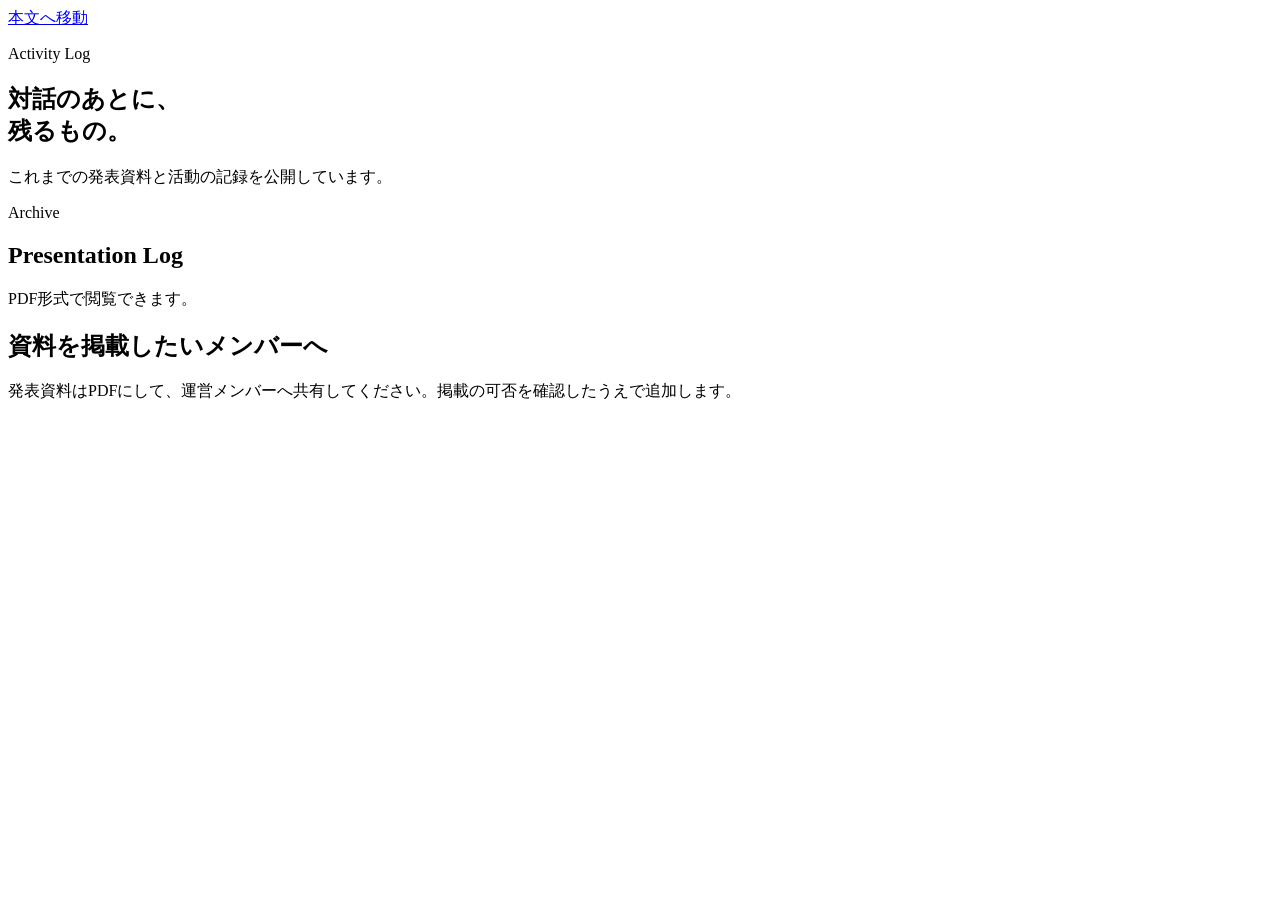
==== site/log.html @ a2928a8f "Add initial Dialogue website" ====
<!doctype html>
<html lang="ja">
  <head>
    <meta charset="UTF-8" />
    <meta name="viewport" content="width=device-width, initial-scale=1.0" />
    <meta name="description" content="Dialogueで行われたプレゼンテーションと読書会の記録。" />
    <title>活動Log | Dialogue — AIU</title>
    <link rel="stylesheet" href="assets/styles.css" />
  </head>
  <body data-page="log">
    <a class="skip-link" href="#main">本文へ移動</a>
    <header id="site-header"></header>
    <main id="main">
      <section class="page-intro page-intro--log" aria-labelledby="page-title">
        <p class="eyebrow">Activity Log</p>
        <h1 id="page-title">対話のあとに、<br />残るもの。</h1>
        <p>これまでの発表資料と活動の記録を公開しています。</p>
      </section>

      <section class="archive" aria-labelledby="archive-title">
        <div class="archive__heading">
          <p class="section-label">Archive</p>
          <h2 id="archive-title">Presentation Log</h2>
          <p>PDF形式で閲覧できます。</p>
        </div>
        <div id="log-list" class="log-list" aria-live="polite"></div>
        <noscript><p class="empty-log">資料一覧を表示するには、JavaScriptを有効にしてください。</p></noscript>
      </section>

      <section class="log-note" aria-labelledby="note-title">
        <h2 id="note-title">資料を掲載したいメンバーへ</h2>
        <p>発表資料はPDFにして、運営メンバーへ共有してください。掲載の可否を確認したうえで追加します。</p>
      </section>
    </main>
    <footer id="site-footer"></footer>
    <script src="assets/log/logs.js"></script>
    <script src="assets/site.js"></script>
  </body>
</html>
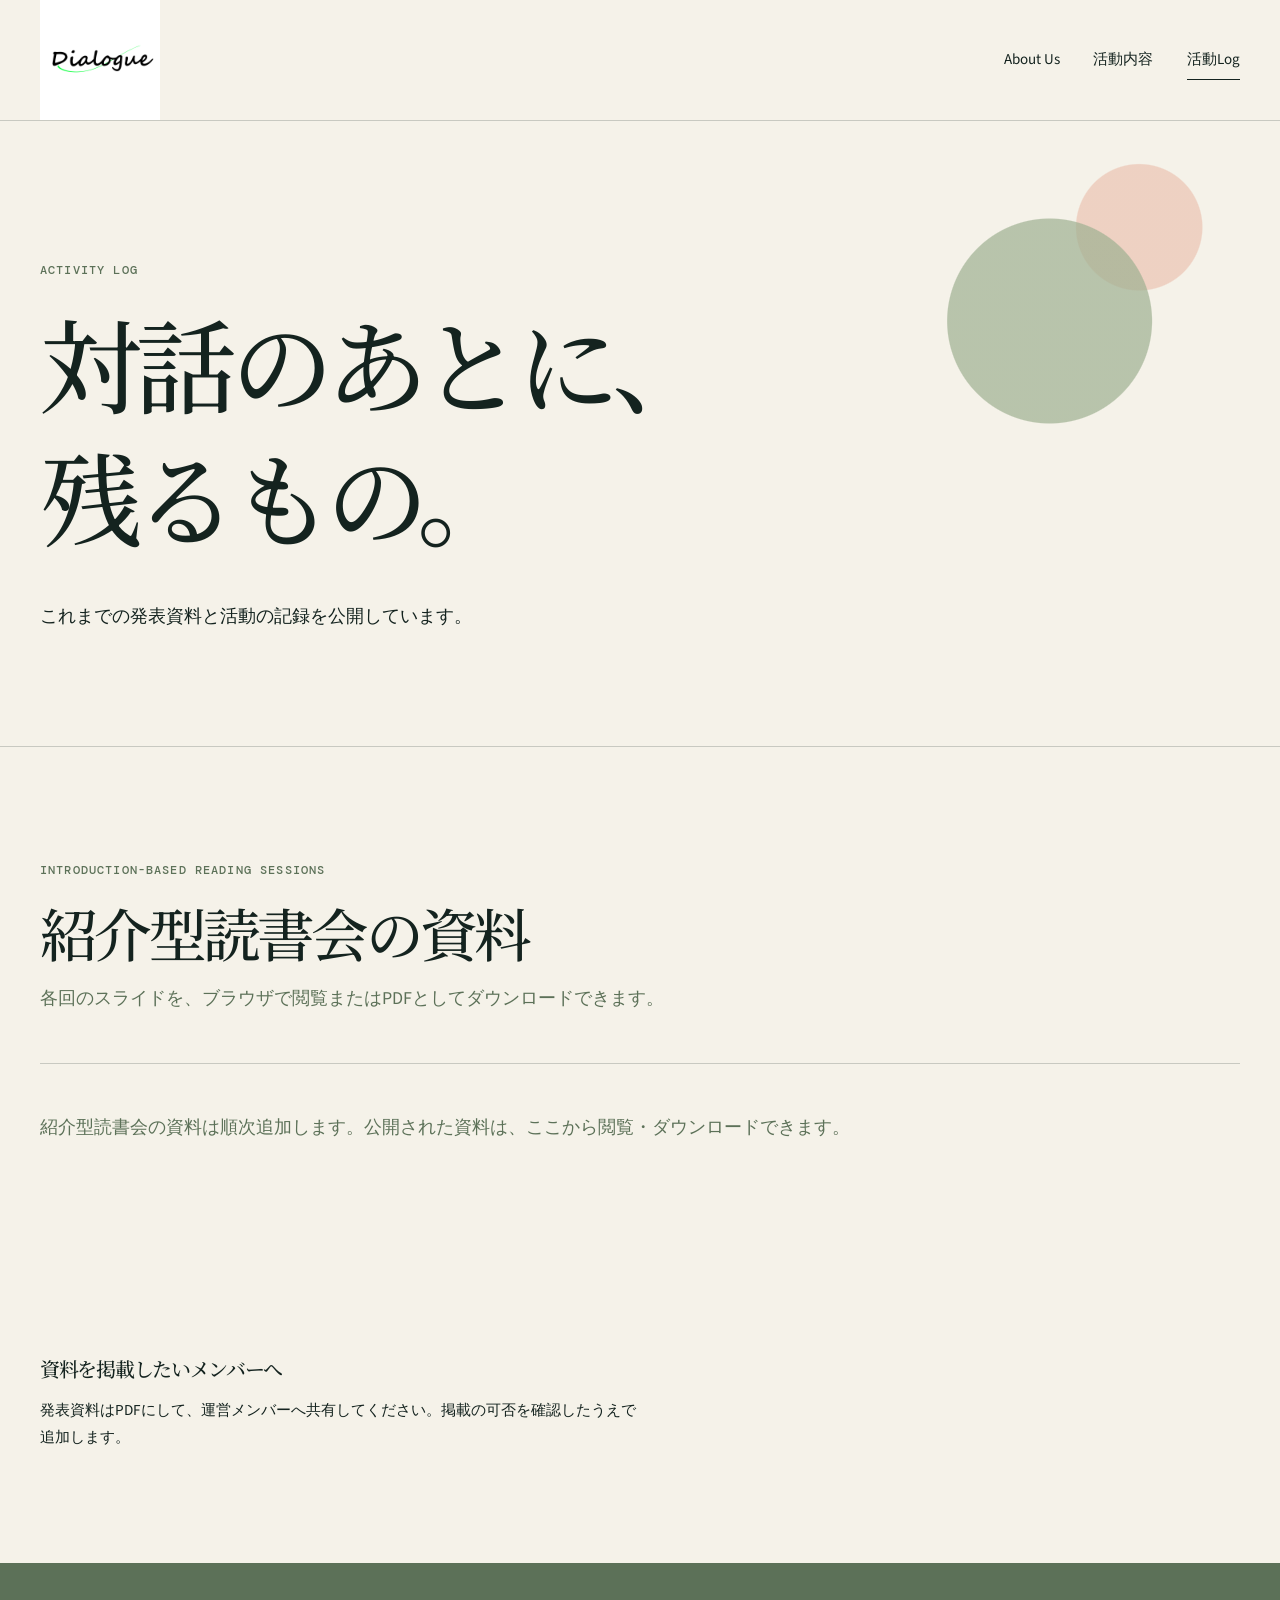
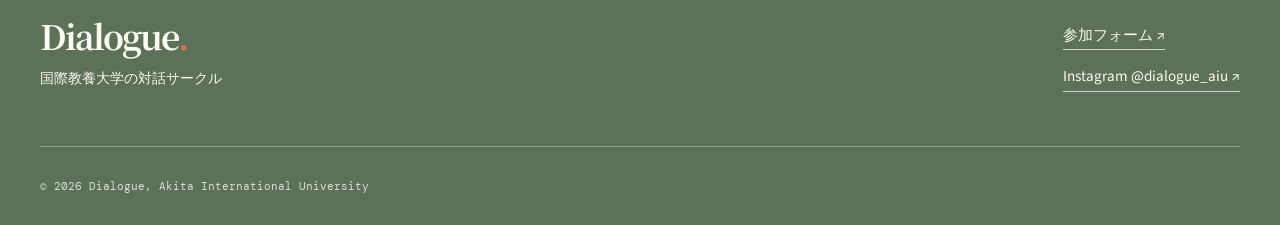
==== commit da0999c7: "Add presentation PDF archive and past books" ====
--- a/site/log.html
+++ b/site/log.html
@@ -19,9 +19,9 @@
 
       <section class="archive" aria-labelledby="archive-title">
         <div class="archive__heading">
-          <p class="section-label">Archive</p>
-          <h2 id="archive-title">Presentation Log</h2>
-          <p>PDF形式で閲覧できます。</p>
+          <p class="section-label">Introduction-based reading sessions</p>
+          <h2 id="archive-title">紹介型読書会の資料</h2>
+          <p>各回のスライドを、ブラウザで閲覧またはPDFとしてダウンロードできます。</p>
         </div>
         <div id="log-list" class="log-list" aria-live="polite"></div>
         <noscript><p class="empty-log">資料一覧を表示するには、JavaScriptを有効にしてください。</p></noscript>
--- a/site/assets/styles.css
+++ b/site/assets/styles.css
@@ -0,0 +1,150 @@
+@import url('https://fonts.googleapis.com/css2?family=DM+Mono:wght@400;500&family=Noto+Serif+JP:wght@400;500;600;700&family=Source+Sans+3:wght@400;500;600&display=swap');
+
+:root {
+  --ink: #14231f;
+  --paper: #f5f2e9;
+  --mist: #e6ece3;
+  --moss: #5c7158;
+  --leaf: #9eb091;
+  --coral: #d96f4f;
+  --line: rgba(20, 35, 31, .2);
+  --serif: "Noto Serif JP", "Yu Mincho", "Hiragino Mincho ProN", serif;
+  --sans: "Source Sans 3", "Hiragino Kaku Gothic ProN", sans-serif;
+  --mono: "DM Mono", monospace;
+}
+
+* { box-sizing: border-box; }
+html { scroll-behavior: smooth; }
+body { margin: 0; background: var(--paper); color: var(--ink); font-family: var(--sans); font-size: 18px; line-height: 1.8; }
+a { color: inherit; text-decoration: none; }
+a:focus-visible, button:focus-visible { outline: 3px solid var(--coral); outline-offset: 4px; }
+.skip-link { position: absolute; z-index: 20; top: -6rem; left: 1rem; padding: .5rem 1rem; background: var(--ink); color: var(--paper); }
+.skip-link:focus { top: 1rem; }
+
+.site-header { position: relative; z-index: 10; border-bottom: 1px solid var(--line); }
+.site-header__inner { display: flex; align-items: center; justify-content: space-between; max-width: 1320px; min-height: 82px; margin: auto; padding: 0 40px; }
+.brand { display: inline-flex; align-items: center; font-family: var(--serif); font-size: 1.65rem; font-weight: 700; letter-spacing: -.06em; line-height: 1; }
+.brand span { color: var(--coral); }
+.brand__logo { display: block; width: 120px; height: auto; }
+.primary-nav { display: flex; gap: 2.1rem; font-size: .94rem; }
+.primary-nav a { position: relative; padding: .4rem 0; }
+.primary-nav a::after { position: absolute; right: 0; bottom: 0; left: 0; height: 1px; background: var(--ink); content: ""; transform: scaleX(0); transform-origin: right; transition: transform .2s ease; }
+.primary-nav a:hover::after, .primary-nav a[aria-current="page"]::after { transform: scaleX(1); transform-origin: left; }
+.menu-button { display: none; border: 0; padding: .45rem 0; background: transparent; color: var(--ink); font: 500 .83rem var(--mono); cursor: pointer; }
+.menu-button__icon { display: inline-block; width: 18px; height: 1px; margin-left: .55rem; vertical-align: middle; background: currentColor; }
+
+.hero { min-height: min(760px, calc(100vh - 82px)); max-width: 1320px; margin: auto; padding: clamp(5rem, 13vw, 11rem) 40px 5rem; background-image: radial-gradient(circle at 94% 12%, rgba(217,111,79,.18) 0 7%, transparent 7.1%), radial-gradient(circle at 88% 21%, rgba(158,176,145,.8) 0 14%, transparent 14.1%); }
+.eyebrow, .section-label { margin: 0 0 1rem; color: var(--moss); font: 500 .72rem/1.5 var(--mono); letter-spacing: .1em; text-transform: uppercase; }
+.hero h1, .page-intro h1, h2 { margin: 0; font-family: var(--serif); font-weight: 500; letter-spacing: -.065em; line-height: 1.3; }
+.hero h1 { max-width: 900px; font-size: clamp(3.7rem, 8vw, 7.7rem); }
+.hero__lead { max-width: 550px; margin: 3rem 0 0; font-size: clamp(1rem, 1.8vw, 1.35rem); line-height: 2; }
+.section { max-width: 1320px; margin: auto; padding: clamp(5rem, 10vw, 9.4rem) 40px; }
+.section--split { display: grid; grid-template-columns: 1fr 1fr; gap: 8vw; border-top: 1px solid var(--line); }
+.section h2 { font-size: clamp(2.5rem, 5vw, 4.5rem); }
+.prose { max-width: 640px; }
+.prose p:first-child { margin-top: 0; }
+.prose p:last-child { margin-bottom: 0; }
+.manifesto { background: var(--ink); color: var(--paper); }
+.manifesto__inner { max-width: 1320px; margin: auto; padding: clamp(5rem, 10vw, 9.4rem) calc(40px + min(7vw, 100px)); }
+.manifesto .section-label { color: var(--leaf); }
+.manifesto h2 { max-width: 800px; margin-bottom: 4rem; font-size: clamp(2.8rem, 5.5vw, 5rem); }
+.prose--light { max-width: 740px; color: #e8e7df; }
+.gathering { position: relative; padding-bottom: clamp(5rem, 9vw, 8rem); }
+.gathering h2 { margin-bottom: 3.5rem; }
+.details { display: grid; max-width: 660px; margin: 0 0 3rem; border-top: 1px solid var(--line); }
+.details div { display: grid; grid-template-columns: 120px 1fr; padding: 1rem 0; border-bottom: 1px solid var(--line); }
+.details dt { color: var(--moss); font: .72rem var(--mono); text-transform: uppercase; }
+.details dd { margin: 0; }
+.text-link { display: inline-block; border-bottom: 1px solid currentColor; padding-bottom: .15rem; font-weight: 600; transition: color .2s ease; }
+.text-link:hover { color: var(--coral); }
+
+.page-intro { max-width: 1320px; margin: auto; padding: clamp(5rem, 11vw, 10rem) 40px clamp(4rem, 9vw, 7rem); }
+.page-intro h1 { max-width: 940px; font-size: clamp(3.5rem, 8vw, 7rem); }
+.page-intro > p:last-child { max-width: 480px; margin: 2.5rem 0 0; }
+.activity { display: grid; grid-template-columns: minmax(100px, 19%) 1fr; gap: 4vw; max-width: 1320px; margin: auto; padding: clamp(4.5rem, 9vw, 8rem) 40px; border-top: 1px solid var(--line); }
+.activity--two { background: var(--mist); }
+.activity__number { color: var(--coral); font: 500 1.25rem var(--mono); }
+.activity__content { max-width: 760px; }
+.activity h2 { margin-bottom: 1.8rem; font-size: clamp(2.5rem, 5.5vw, 4.7rem); }
+.activity__summary { margin: 0 0 2.5rem; color: var(--moss); font: 500 clamp(1.1rem, 2vw, 1.4rem)/1.8 var(--serif); }
+.past-books { border-top: 1px solid var(--line); }
+.past-books h2 { font-size: clamp(2.5rem, 5vw, 4.5rem); }
+.past-books__lead { margin: 1.1rem 0 3.5rem; color: var(--moss); }
+.book-grid { display: grid; grid-template-columns: repeat(2, minmax(0, 1fr)); border-top: 1px solid var(--line); border-bottom: 1px solid var(--line); }
+.book-card { display: grid; grid-template-columns: minmax(125px, 160px) 1fr; gap: clamp(1.2rem, 2.5vw, 2.5rem); padding: clamp(1.6rem, 3vw, 2.6rem); }
+.book-card + .book-card { border-left: 1px solid var(--line); }
+.book-card__cover { display: block; align-self: start; background: var(--mist); box-shadow: 8px 9px 0 rgba(20, 35, 31, .09); transition: transform .2s ease, box-shadow .2s ease; }
+.book-card__cover:hover { box-shadow: 11px 12px 0 rgba(20, 35, 31, .13); transform: translate(-2px, -2px); }
+.book-card__cover img { display: block; width: 100%; height: auto; }
+.book-card__content { display: flex; flex-direction: column; align-items: flex-start; }
+.book-card__label { margin: 0 0 1rem; color: var(--moss); font: .68rem/1.5 var(--mono); letter-spacing: .06em; text-transform: uppercase; }
+.book-card h3 { margin: 0; font: 500 clamp(1.55rem, 2.5vw, 2.1rem)/1.35 var(--serif); letter-spacing: -.045em; }
+.book-card__subtitle { margin: .55rem 0 1.25rem; color: var(--moss); font-size: .94rem; line-height: 1.7; }
+.book-card__details { margin: 0 0 1.5rem; font-size: .9rem; line-height: 1.75; }
+.section--cta { background: var(--ink); color: var(--paper); }
+.section--cta .section-label { color: var(--leaf); }
+.section--cta h2 { margin-bottom: 1.7rem; }
+.section--cta > p { max-width: 430px; }
+.button { display: inline-block; margin-top: 1.8rem; padding: .75rem 1.1rem; background: var(--coral); color: #fffaf5; font-weight: 600; transition: transform .2s ease, background .2s ease; }
+.button:hover { background: #bd593d; transform: translateY(-2px); }
+
+.page-intro--log { background-image: radial-gradient(circle at 82% 32%, rgba(158,176,145,.7) 0 9%, transparent 9.1%), radial-gradient(circle at 89% 17%, rgba(217,111,79,.25) 0 5%, transparent 5.1%); }
+.archive { max-width: 1320px; margin: auto; padding: clamp(4rem, 9vw, 8rem) 40px; border-top: 1px solid var(--line); }
+.archive__heading h2 { font-size: clamp(2.4rem, 4.5vw, 4rem); }
+.archive__heading > p:last-child { margin: .8rem 0 3rem; color: var(--moss); }
+.log-list { display: grid; grid-template-columns: repeat(2, minmax(0, 1fr)); border-top: 1px solid var(--line); }
+.log-card { display: flex; flex-direction: column; min-height: 260px; padding: 2rem; border-right: 1px solid var(--line); border-bottom: 1px solid var(--line); }
+.log-card:nth-child(even) { border-right: 0; }
+.log-card__meta { margin: 0 0 1.4rem; color: var(--moss); font: .72rem var(--mono); letter-spacing: .04em; }
+.log-card h3 { margin: 0 0 .8rem; font: 500 1.8rem/1.45 var(--serif); letter-spacing: -.04em; }
+.log-card > p:not(.log-card__meta) { min-height: 3.6em; margin: 0 0 1.8rem; font-size: .95rem; line-height: 1.8; }
+.log-card__actions { display: flex; flex-wrap: wrap; gap: .65rem; margin-top: auto; padding-top: .6rem; }
+.log-action { display: inline-flex; align-items: center; gap: .55rem; padding: .56rem .75rem; border: 1px solid var(--ink); font: 500 .69rem/1.2 var(--mono); letter-spacing: .03em; transition: background .2s ease, color .2s ease, transform .2s ease; }
+.log-action:hover { transform: translateY(-2px); }
+.log-action--view { background: var(--ink); color: var(--paper); }
+.log-action--view:hover { background: var(--moss); border-color: var(--moss); }
+.log-action--download:hover { background: var(--mist); }
+.empty-log { grid-column: 1 / -1; margin: 0; padding: 3rem 0; color: var(--moss); }
+.log-note { max-width: 1320px; margin: auto; padding: 3rem 40px 6rem; }
+.log-note h2 { font-size: 1.25rem; }
+.log-note p { max-width: 600px; font-size: .95rem; }
+
+.site-footer { background: var(--moss); color: #fbfaf3; }
+.site-footer__inner { display: grid; grid-template-columns: 1fr auto; gap: 3rem; max-width: 1320px; margin: auto; padding: 3.5rem 40px 2rem; }
+.brand--footer { font-size: 2.1rem; }
+.site-footer p { margin: .35rem 0 0; font-size: .88rem; }
+.footer-links { display: flex; flex-direction: column; gap: .8rem; align-items: flex-start; padding-top: .2rem; font-size: .95rem; }
+.footer-links a { border-bottom: 1px solid rgba(255,255,255,.7); }
+.copyright { grid-column: 1 / -1; padding-top: 2rem; border-top: 1px solid rgba(255,255,255,.32); color: rgba(255,255,255,.78); font: .67rem var(--mono) !important; }
+
+@media (max-width: 700px) {
+  body { font-size: 16px; }
+  .site-header__inner, .hero, .section, .page-intro, .activity, .archive, .log-note, .site-footer__inner { padding-right: 22px; padding-left: 22px; }
+  .site-header__inner { min-height: 67px; }
+  .brand__logo { width: 92px; }
+  .menu-button { display: block; }
+  .primary-nav { position: absolute; top: 67px; right: 0; left: 0; display: none; flex-direction: column; gap: 0; padding: .5rem 22px 1.2rem; background: var(--paper); border-bottom: 1px solid var(--line); }
+  .primary-nav.is-open { display: flex; }
+  .primary-nav a { padding: .8rem 0; }
+  .primary-nav a::after { display: none; }
+  .hero { min-height: 600px; padding-top: 6rem; }
+  .hero h1, .page-intro h1 { font-size: clamp(3rem, 14vw, 4.7rem); }
+  .hero__lead { margin-top: 2.1rem; }
+  .section--split { grid-template-columns: 1fr; gap: 2rem; }
+  .manifesto__inner { padding-right: 22px; padding-left: 22px; }
+  .manifesto h2 { margin-bottom: 2.5rem; }
+  .details div { grid-template-columns: 82px 1fr; gap: .4rem; }
+  .activity { grid-template-columns: 1fr; gap: 1rem; }
+  .activity__number { font-size: 1rem; }
+  .book-grid { grid-template-columns: 1fr; }
+  .book-card { grid-template-columns: 110px 1fr; padding-right: 0; padding-left: 0; }
+  .book-card + .book-card { border-top: 1px solid var(--line); border-left: 0; }
+  .book-card__label { margin-bottom: .65rem; font-size: .6rem; }
+  .book-card h3 { font-size: 1.45rem; }
+  .book-card__subtitle { margin-top: .35rem; margin-bottom: .8rem; font-size: .85rem; }
+  .book-card__details { margin-bottom: 1rem; font-size: .82rem; }
+  .log-list { grid-template-columns: 1fr; }
+  .log-card, .log-card:nth-child(even) { min-height: auto; border-right: 0; padding: 1.7rem 0; }
+  .site-footer__inner { grid-template-columns: 1fr; gap: 2rem; }
+  .copyright { padding-top: 1.5rem; }
+}
